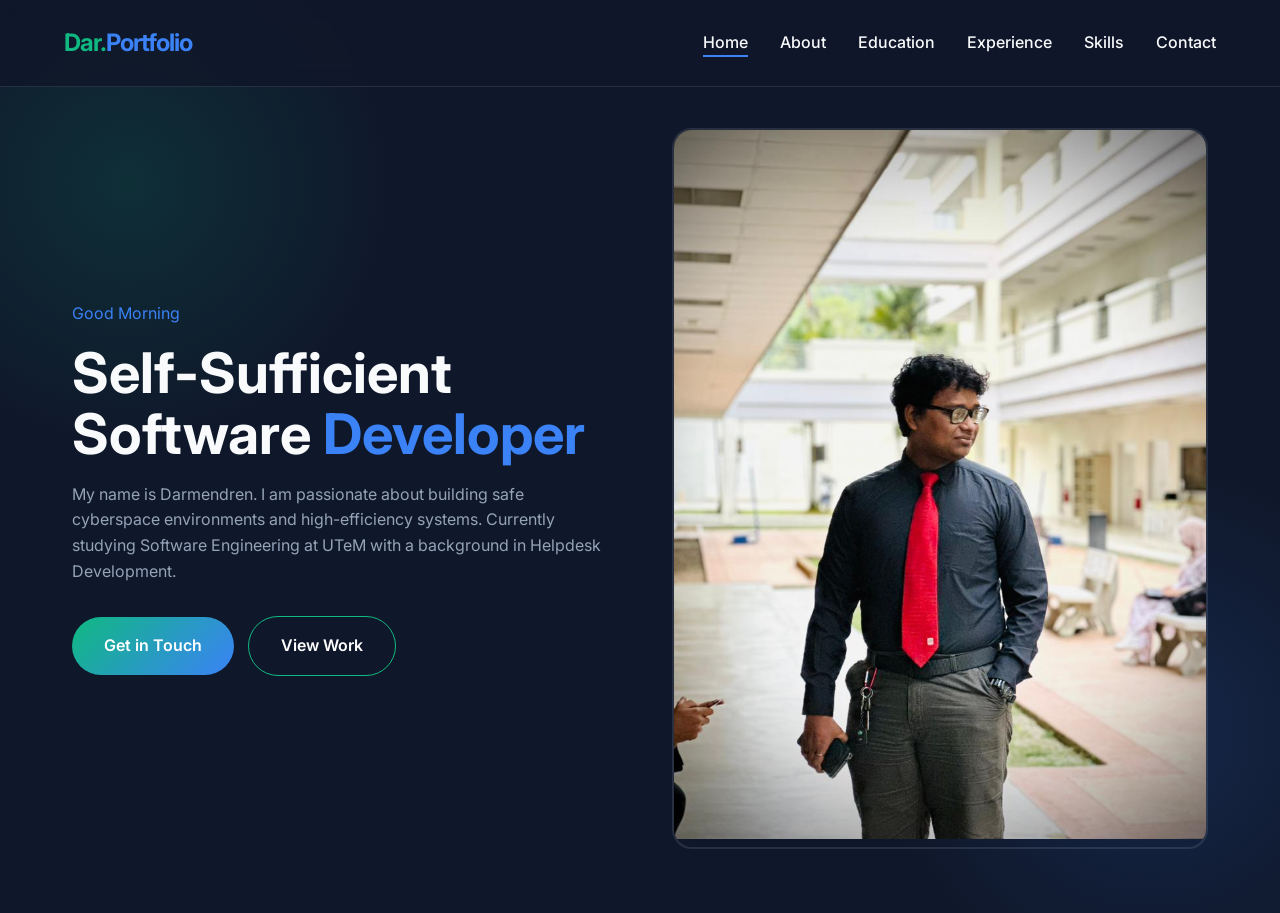
==== index.html @ aa02e105 "Add files via upload" ====
<!DOCTYPE html>
<html lang="en">
<head>
    <meta charset="UTF-8">
    <meta name="viewport" content="width=device-width, initial-scale=1.0">
    <title>Portfolio | Software Engineer</title>
    <link rel="stylesheet" href="style.css">
    <!-- Google Fonts -->
    <link href="https://fonts.googleapis.com/css2?family=Inter:wght@400;600;700&display=swap" rel="stylesheet">
    <!-- Font Awesome for Icons -->
    <link rel="stylesheet" href="https://cdnjs.cloudflare.com/ajax/libs/font-awesome/6.0.0/css/all.min.css">
</head>
<body>

    <!-- Navigation -->
    <nav>
        <div class="logo">Dar.<span class="highlight">Portfolio</span></div>
        <ul class="nav-links">
            <li><a href="index.html" class="active">Home</a></li>
            <li><a href="about.html">About</a></li>
            <li><a href="education.html">Education</a></li>
            <li><a href="experience.html">Experience</a></li>
            <li><a href="skills.html">Skills</a></li>
            <li><a href="contact.html">Contact</a></li>
        </ul>
        <div class="hamburger"><i class="fas fa-bars"></i></div>
    </nav>

    <!-- Main Content -->
    <main class="container">
        <section class="grid-2">
            <div class="hero-text">
                <p class="highlight" id="greeting">Hello</p>
                <h1>Self-Sufficient <br> Software <span class="highlight">Developer</span></h1>
                <p>
                    My name is Darmendren. I am passionate about building safe cyberspace environments and high-efficiency systems. 
                    Currently studying Software Engineering at UTeM with a background in Helpdesk Development.
                </p>
                <div style="margin-top: 2rem;">
                    <a href="contact.html" class="btn">Get in Touch</a>
                    <a href="experience.html" class="btn" style="background: transparent; border: 1px solid var(--accent-primary); margin-left: 10px;">View Work</a>
                </div>
            </div>
            <div class="hero-image">
                <div class="img-frame">
                    <!-- REPLACE WITH YOUR IMAGE -->
                    <img src="image1.jpg" alt="Portrait of Developer"> 
                </div>
            </div>
        </section>
    </main>

    <script src="script.js"></script>
</body>
</html>
---- style.css ----
/* SOTA PREMIUM THEME: Midnight Emerald & Cyber Blue */
:root {
    --bg-dark: #0f172a;
    --bg-card: rgba(30, 41, 59, 0.7);
    --text-primary: #f8fafc;
    --text-secondary: #94a3b8;
    --accent-primary: #10b981; /* Emerald for Gardening/Growth */
    --accent-secondary: #3b82f6; /* Blue for Tech/Safety */
    --glass-border: rgba(255, 255, 255, 0.1);
    --font-main: 'Inter', sans-serif;
    --transition: all 0.3s cubic-bezier(0.4, 0, 0.2, 1);
}

* {
    margin: 0;
    padding: 0;
    box-sizing: border-box;
}

body {
    background-color: var(--bg-dark);
    color: var(--text-primary);
    font-family: var(--font-main);
    line-height: 1.6;
    overflow-x: hidden;
    background-image: 
        radial-gradient(circle at 10% 20%, rgba(16, 185, 129, 0.15) 0%, transparent 20%),
        radial-gradient(circle at 90% 80%, rgba(59, 130, 246, 0.15) 0%, transparent 20%);
}

/* --- NAVIGATION (HCI: Consistency & Visibility) --- */
nav {
    display: flex;
    justify-content: space-between;
    align-items: center;
    padding: 1.5rem 5%;
    position: fixed;
    width: 100%;
    top: 0;
    z-index: 1000;
    background: rgba(15, 23, 42, 0.8);
    backdrop-filter: blur(10px);
    border-bottom: 1px solid var(--glass-border);
}

.logo {
    font-size: 1.5rem;
    font-weight: 700;
    color: var(--accent-primary);
    letter-spacing: -1px;
}

.nav-links {
    display: flex;
    gap: 2rem;
    list-style: none;
}

.nav-links a {
    text-decoration: none;
    color: var(--text-primary);
    font-weight: 500;
    transition: var(--transition);
    position: relative;
}

.nav-links a::after {
    content: '';
    position: absolute;
    width: 0;
    height: 2px;
    bottom: -5px;
    left: 0;
    background-color: var(--accent-secondary);
    transition: var(--transition);
}

.nav-links a:hover::after, .nav-links a.active::after {
    width: 100%;
}

/* Mobile Menu Toggle */
.hamburger {
    display: none;
    cursor: pointer;
    font-size: 1.5rem;
}

/* --- LAYOUT UTILITIES --- */
.container {
    max-width: 1200px;
    margin: 0 auto;
    padding: 8rem 2rem 4rem; /* Top padding accounts for fixed nav */
    min-height: 100vh;
}

.grid-2 {
    display: grid;
    grid-template-columns: 1fr 1fr;
    gap: 4rem;
    align-items: center;
}

.grid-3 {
    display: grid;
    grid-template-columns: repeat(auto-fit, minmax(300px, 1fr));
    gap: 2rem;
}

/* --- CARDS (Glassmorphism) --- */
.card {
    background: var(--bg-card);
    border: 1px solid var(--glass-border);
    border-radius: 16px;
    padding: 2rem;
    transition: var(--transition);
    backdrop-filter: blur(5px);
}

.card:hover {
    transform: translateY(-5px);
    border-color: var(--accent-primary);
    box-shadow: 0 10px 30px -10px rgba(16, 185, 129, 0.3);
}

/* --- TYPOGRAPHY --- */
h1 { font-size: 3.5rem; line-height: 1.1; margin-bottom: 1rem; }
h2 { font-size: 2.5rem; margin-bottom: 2rem; color: var(--accent-primary); }
h3 { font-size: 1.5rem; margin-bottom: 0.5rem; color: var(--text-primary); }
p { color: var(--text-secondary); margin-bottom: 1rem; }
.highlight { color: var(--accent-secondary); }

/* --- IMAGES --- */
.img-frame {
    width: 100%;
    border-radius: 20px;
    overflow: hidden;
    border: 2px solid var(--glass-border);
    position: relative;
}

.img-frame img {
    width: 100%;
    height: 100%;
    object-fit: cover;
    transition: transform 0.5s ease;
}

.img-frame:hover img {
    transform: scale(1.05);
}

/* --- BUTTONS --- */
.btn {
    display: inline-block;
    padding: 1rem 2rem;
    background: linear-gradient(135deg, var(--accent-primary), var(--accent-secondary));
    color: white;
    text-decoration: none;
    border-radius: 50px;
    font-weight: 600;
    transition: var(--transition);
    border: none;
    cursor: pointer;
}

.btn:hover {
    filter: brightness(1.2);
    transform: scale(1.05);
}

/* --- ANIMATIONS --- */
.fade-in {
    opacity: 0;
    transform: translateY(20px);
    animation: fadeInUp 0.8s forwards;
}

@keyframes fadeInUp {
    to { opacity: 1; transform: translateY(0); }
}

/* --- MOBILE RESPONSIVENESS (HCI: Accessibility) --- */
@media (max-width: 768px) {
    .hamburger { display: block; }
    
    .nav-links {
        position: fixed;
        top: 0;
        right: -100%;
        height: 100vh;
        width: 70%;
        background: var(--bg-dark);
        flex-direction: column;
        justify-content: center;
        align-items: center;
        transition: 0.4s ease;
        box-shadow: -5px 0 15px rgba(0,0,0,0.5);
    }

    .nav-links.active { right: 0; }
    
    .grid-2 { grid-template-columns: 1fr; gap: 2rem; }
    
    h1 { font-size: 2.5rem; }
}
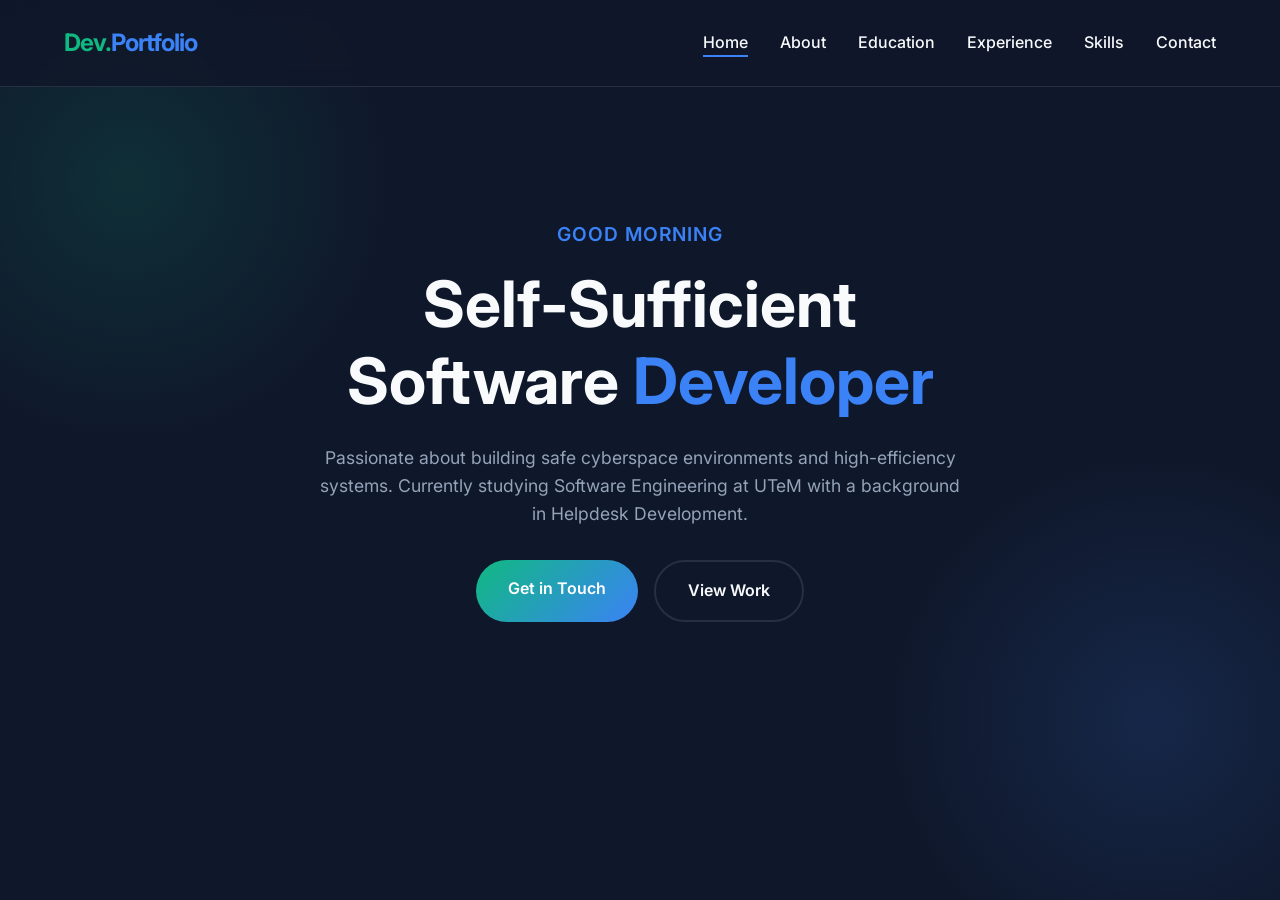
==== commit 04a1a1ef: "Update index.html" ====
--- a/index.html
+++ b/index.html
@@ -14,7 +14,7 @@
 
     <!-- Navigation -->
     <nav>
-        <div class="logo">Dar.<span class="highlight">Portfolio</span></div>
+        <div class="logo">Dev.<span class="highlight">Portfolio</span></div>
         <ul class="nav-links">
             <li><a href="index.html" class="active">Home</a></li>
             <li><a href="about.html">About</a></li>
@@ -28,23 +28,23 @@
 
     <!-- Main Content -->
     <main class="container">
-        <section class="grid-2">
+        <!-- Replaced grid-2 with a centered, typography-focused layout -->
+        <section style="text-align: center; max-width: 900px; margin: 0 auto; display: flex; flex-direction: column; align-items: center; justify-content: center; min-height: 65vh;">
             <div class="hero-text">
-                <p class="highlight" id="greeting">Hello</p>
-                <h1>Self-Sufficient <br> Software <span class="highlight">Developer</span></h1>
-                <p>
-                    My name is Darmendren. I am passionate about building safe cyberspace environments and high-efficiency systems. 
+                <p class="highlight" id="greeting" style="font-size: 1.2rem; margin-bottom: 1rem; font-weight: 600; letter-spacing: 1px; text-transform: uppercase;">Hello</p>
+                
+                <h1 style="font-size: clamp(3rem, 5vw, 5rem); line-height: 1.2; margin-bottom: 1.5rem;">
+                    Self-Sufficient <br> Software <span class="highlight">Developer</span>
+                </h1>
+                
+                <p style="font-size: 1.1rem; max-width: 650px; margin: 0 auto 2rem auto;">
+                    Passionate about building safe cyberspace environments and high-efficiency systems. 
                     Currently studying Software Engineering at UTeM with a background in Helpdesk Development.
                 </p>
-                <div style="margin-top: 2rem;">
+                
+                <div style="display: flex; gap: 1rem; justify-content: center; flex-wrap: wrap;">
                     <a href="contact.html" class="btn">Get in Touch</a>
-                    <a href="experience.html" class="btn" style="background: transparent; border: 1px solid var(--accent-primary); margin-left: 10px;">View Work</a>
-                </div>
-            </div>
-            <div class="hero-image">
-                <div class="img-frame">
-                    <!-- REPLACE WITH YOUR IMAGE -->
-                    <img src="image1.jpg" alt="Portrait of Developer"> 
+                    <a href="experience.html" class="btn" style="background: transparent; border: 2px solid var(--glass-border); color: var(--text-primary);">View Work</a>
                 </div>
             </div>
         </section>
@@ -52,4 +52,4 @@
 
     <script src="script.js"></script>
 </body>
-</html>+</html>
